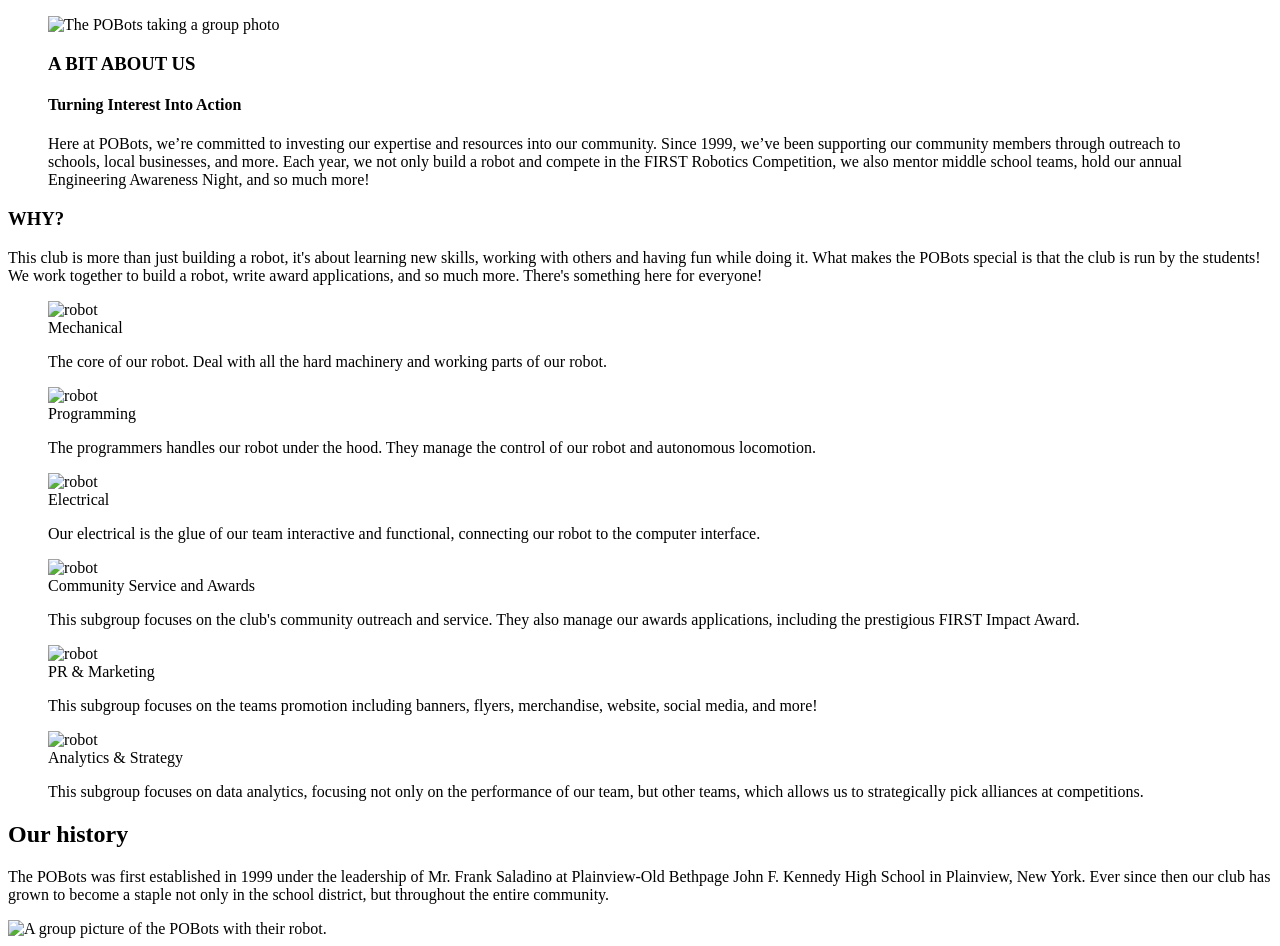
==== about.html @ 239eecbc "POBots website: Home page finished 4/6/2026 Still need to make minor adjustments to highlights secti" ====
<!DOCTYPE html>
<html lang="en">

<head>
    <meta charset="UTF-8">
    <meta name="viewport" content="width=device-width, initial-scale=1.0">
    <title>About</title>
</head>

<body>
    <figure>
        <img src="https://static.wixstatic.com/media/ec238d_47435f740fe843faaa60c13a342842bb~mv2.webp/v1/fill/w_490,h_700,al_c,q_80,usm_0.66_1.00_0.01,enc_avif,quality_auto/ec238d_47435f740fe843faaa60c13a342842bb~mv2.webp"
            alt="The POBots taking a group photo">
        <figcaption>
            <h3>A BIT ABOUT US</h3>
            <h4>Turning Interest Into Action</h4>
            <p>Here at POBots, we’re committed to investing our expertise and resources into our community. Since 1999,
                we’ve been supporting our community members through outreach to schools, local businesses, and more.
                Each year, we not only build a robot and compete in the FIRST Robotics Competition, we also mentor
                middle school teams, hold our annual Engineering Awareness Night, and so much more!</p>
        </figcaption>
    </figure>

    <section>
        <h3>
            WHY?
        </h3>
        <p>
            This club is more than just building a robot, it's about learning new skills, working with others and having
            fun while doing it. What makes the POBots special is that the club is run by the students! We work together
            to build a robot, write award applications, and so much more. There's something here for everyone!
        </p>

        <figure>
            <img src="https://t4.ftcdn.net/jpg/01/43/42/83/360_F_143428338_gcxw3Jcd0tJpkvvb53pfEztwtU9sxsgT.jpg"
                alt="robot">
            <figcaption>Mechanical</figcaption>
            <p>The core of our robot. Deal with all the hard machinery and working parts of our robot.</p>
        </figure>

        <figure>
            <img src="https://t4.ftcdn.net/jpg/01/43/42/83/360_F_143428338_gcxw3Jcd0tJpkvvb53pfEztwtU9sxsgT.jpg"
                alt="robot">
            <figcaption>Programming</figcaption>
            <p>The programmers handles our robot under the hood. They manage the control of our robot and autonomous
                locomotion.</p>
        </figure>

        <figure>
            <img src="https://t4.ftcdn.net/jpg/01/43/42/83/360_F_143428338_gcxw3Jcd0tJpkvvb53pfEztwtU9sxsgT.jpg"
                alt="robot">
            <figcaption>Electrical</figcaption>
            <p>Our electrical is the glue of our team interactive and functional, connecting our robot to the computer
                interface.</p>
        </figure>

        <figure>
            <img src="https://t4.ftcdn.net/jpg/01/43/42/83/360_F_143428338_gcxw3Jcd0tJpkvvb53pfEztwtU9sxsgT.jpg"
                alt="robot">
            <figcaption>
                Community Service and Awards</figcaption>
            <p>This subgroup focuses on the club's community outreach and service. They also manage our awards
                applications, including the prestigious FIRST Impact Award.</p>
        </figure>

        <figure>
            <img src="https://t4.ftcdn.net/jpg/01/43/42/83/360_F_143428338_gcxw3Jcd0tJpkvvb53pfEztwtU9sxsgT.jpg"
                alt="robot">
            <figcaption>PR & Marketing</figcaption>
            <p>This subgroup focuses on the teams promotion including banners, flyers, merchandise, website, social
                media, and more!</p>
        </figure>

        <figure>
            <img src="https://t4.ftcdn.net/jpg/01/43/42/83/360_F_143428338_gcxw3Jcd0tJpkvvb53pfEztwtU9sxsgT.jpg"
                alt="robot">
            <figcaption>Analytics & Strategy</figcaption>
            <p>This subgroup focuses on data analytics, focusing not only on the performance of our team, but other
                teams, which allows us to strategically pick alliances at competitions.</p>
        </figure>
    </section>

    <section>
        <h2>Our history</h2>
        <p>
            The POBots was first established in 1999 under the leadership of Mr. Frank Saladino at Plainview-Old
            Bethpage John F. Kennedy High School in Plainview, New York. Ever since then our club has grown to become a
            staple not only in the school district, but throughout the entire community.
        </p>
        <img src="https://static.wixstatic.com/media/7ef6db_f5183059a34248508e9f12770648646b.jpg/v1/fill/w_460,h_500,al_c,q_80,usm_0.66_1.00_0.01,enc_avif,quality_auto/DSCN6100_JPG.jpg"
            alt="A group picture of the POBots with their robot.">
    </section>
</body>

</html>
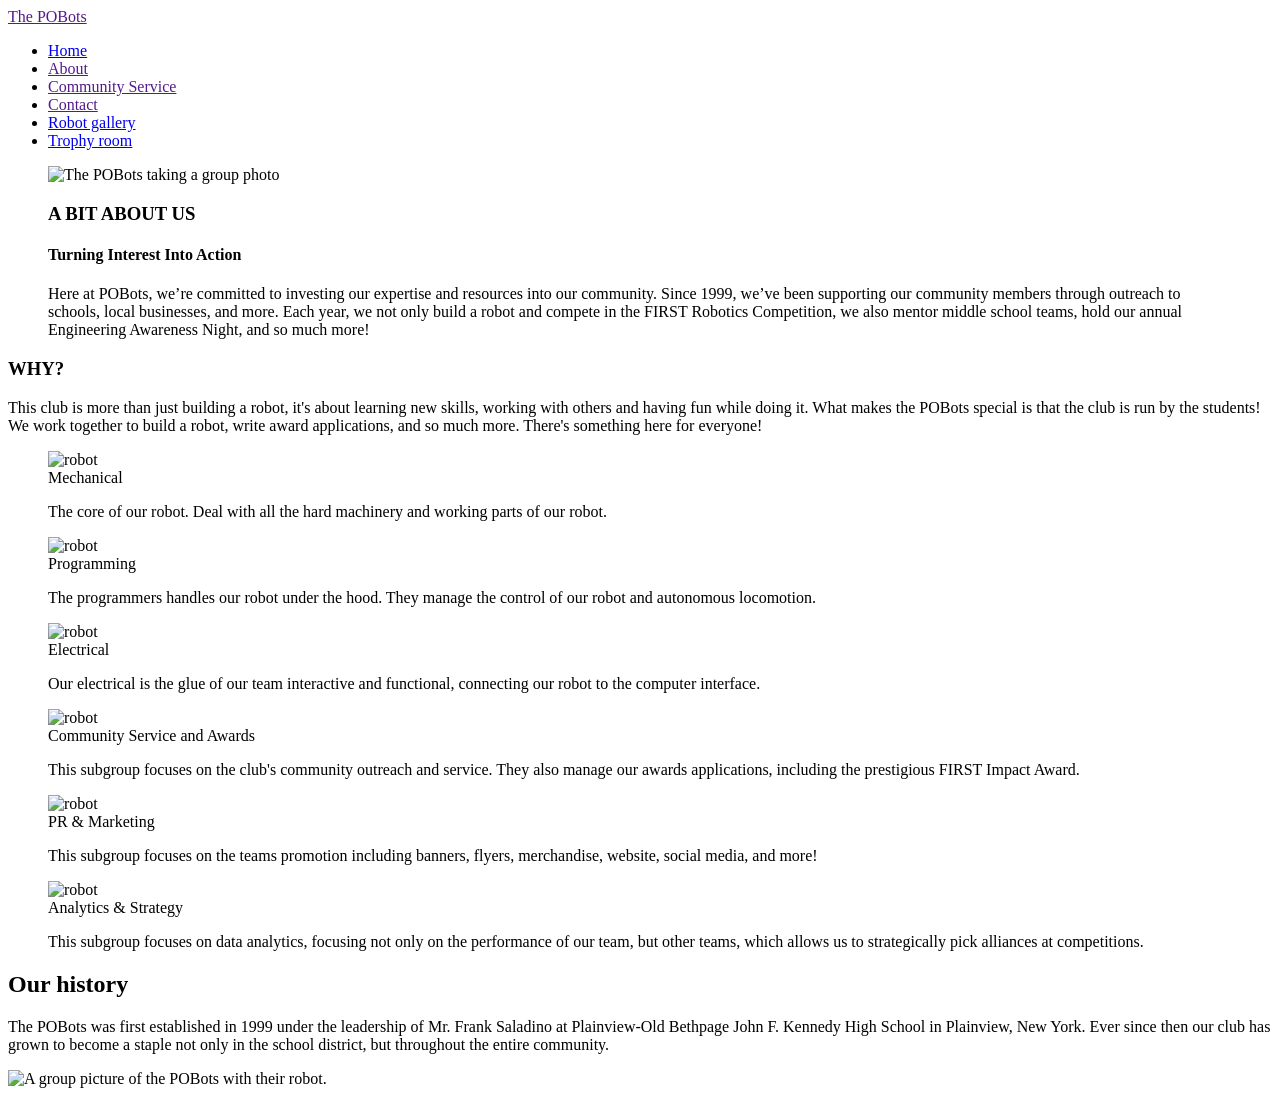
==== commit c4ca5300: "separated awards" ====
--- a/about.html
+++ b/about.html
@@ -8,6 +8,24 @@
 </head>
 
 <body>
+
+    <nav class="navbar">
+        <div class="brand-group">
+            <a href="" class="site-brand">The POBots</a>
+            <a href="https://www.instagram.com/pobots353/" target="_blank"><i class="fa-brands fa-instagram"></i></a>
+            <a href="https://www.youtube.com/@FirstTeam353POBots/featured" target="_blank"><i
+                    class="fa-brands fa-youtube"></i></a>
+        </div>
+        <ul id="nav-links">
+            <li><a href="home.html">Home</a></li>
+            <li><a href="">About</a></li>
+            <li><a href="">Community Service</a></li>
+            <li><a href="">Contact</a></li>
+            <li><a href="robots.html">Robot gallery</a></li>
+            <li><a href="awards.html">Trophy room</a></li>
+        </ul>
+    </nav>
+
     <figure>
         <img src="https://static.wixstatic.com/media/ec238d_47435f740fe843faaa60c13a342842bb~mv2.webp/v1/fill/w_490,h_700,al_c,q_80,usm_0.66_1.00_0.01,enc_avif,quality_auto/ec238d_47435f740fe843faaa60c13a342842bb~mv2.webp"
             alt="The POBots taking a group photo">
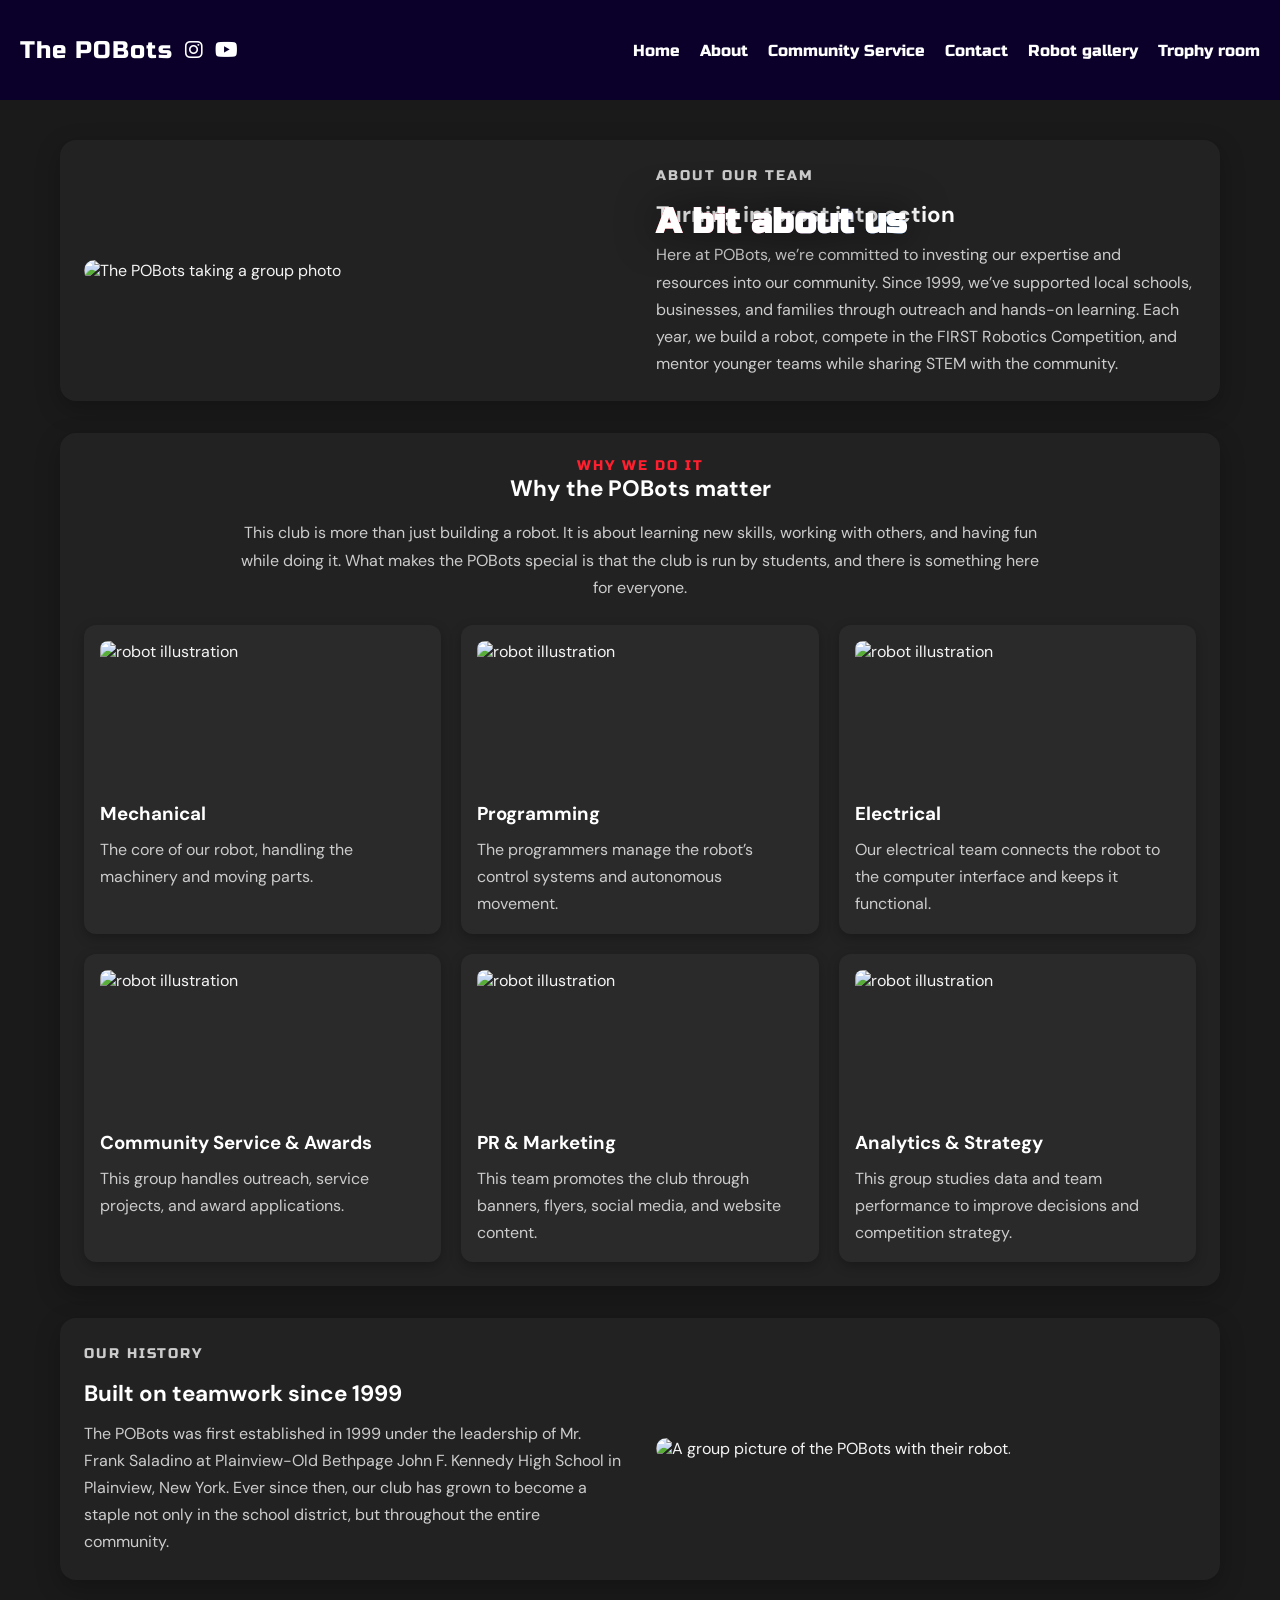
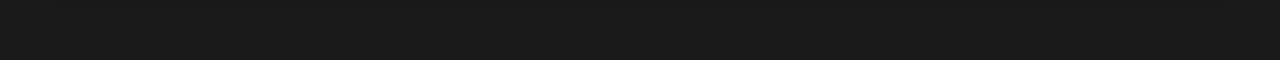
==== commit 282dc6f2: "Modified the structure of the about page using flex/grid" ====
--- a/about.html
+++ b/about.html
@@ -5,6 +5,11 @@
     <meta charset="UTF-8">
     <meta name="viewport" content="width=device-width, initial-scale=1.0">
     <title>About</title>
+    <link rel="stylesheet" href="https://cdnjs.cloudflare.com/ajax/libs/font-awesome/6.5.0/css/all.min.css">
+    <link rel="stylesheet" href="styles.css">
+    <link rel="stylesheet" href="https://fonts.googleapis.com/css2?family=Russo+One&display=swap">
+    <link href="https://fonts.googleapis.com/css2?family=Russo+One&family=DM+Sans&display=swap" rel="stylesheet">
+    <link href="https://fonts.googleapis.com/css2?family=Climate+Crisis:YEAR@1979&display=swap" rel="stylesheet">
 </head>
 
 <body>
@@ -19,95 +24,106 @@
         <ul id="nav-links">
             <li><a href="home.html">Home</a></li>
             <li><a href="">About</a></li>
-            <li><a href="">Community Service</a></li>
-            <li><a href="">Contact</a></li>
+            <li><a href="communityservice.html">Community Service</a></li>
+            <li><a href="contact.html">Contact</a></li>
             <li><a href="robots.html">Robot gallery</a></li>
             <li><a href="awards.html">Trophy room</a></li>
         </ul>
     </nav>
 
-    <figure>
-        <img src="https://static.wixstatic.com/media/ec238d_47435f740fe843faaa60c13a342842bb~mv2.webp/v1/fill/w_490,h_700,al_c,q_80,usm_0.66_1.00_0.01,enc_avif,quality_auto/ec238d_47435f740fe843faaa60c13a342842bb~mv2.webp"
-            alt="The POBots taking a group photo">
-        <figcaption>
-            <h3>A BIT ABOUT US</h3>
-            <h4>Turning Interest Into Action</h4>
-            <p>Here at POBots, we’re committed to investing our expertise and resources into our community. Since 1999,
-                we’ve been supporting our community members through outreach to schools, local businesses, and more.
-                Each year, we not only build a robot and compete in the FIRST Robotics Competition, we also mentor
-                middle school teams, hold our annual Engineering Awareness Night, and so much more!</p>
-        </figcaption>
-    </figure>
+    <main class="about-page">
+        <section class="about-hero">
+            <div class="about-hero-image">
+                <img src="https://static.wixstatic.com/media/ec238d_47435f740fe843faaa60c13a342842bb~mv2.webp/v1/fill/w_490,h_700,al_c,q_80,usm_0.66_1.00_0.01,enc_avif,quality_auto/ec238d_47435f740fe843faaa60c13a342842bb~mv2.webp"
+                    alt="The POBots taking a group photo">
+            </div>
+            <div class="about-hero-content">
+                <p class="eyebrow">About our team</p>
+                <h1>A bit about us</h1>
+                <h2>Turning interest into action</h2>
+                <p>Here at POBots, we’re committed to investing our expertise and resources into our community. Since
+                    1999,
+                    we’ve supported local schools, businesses, and families through outreach and hands-on learning. Each
+                    year,
+                    we build a robot, compete in the FIRST Robotics Competition, and mentor younger teams while sharing
+                    STEM with
+                    the community.</p>
+            </div>
+        </section>
 
-    <section>
-        <h3>
-            WHY?
-        </h3>
-        <p>
-            This club is more than just building a robot, it's about learning new skills, working with others and having
-            fun while doing it. What makes the POBots special is that the club is run by the students! We work together
-            to build a robot, write award applications, and so much more. There's something here for everyone!
-        </p>
+        <section class="about-section-card">
+            <div class="section-heading">
+                <p class="eyebrow">Why we do it</p>
+                <h2>Why the POBots matter</h2>
+            </div>
+            <p class="about-intro">
+                This club is more than just building a robot. It is about learning new skills, working with others, and
+                having fun while doing it. What makes the POBots special is that the club is run by students, and there
+                is
+                something here for everyone.
+            </p>
 
-        <figure>
-            <img src="https://t4.ftcdn.net/jpg/01/43/42/83/360_F_143428338_gcxw3Jcd0tJpkvvb53pfEztwtU9sxsgT.jpg"
-                alt="robot">
-            <figcaption>Mechanical</figcaption>
-            <p>The core of our robot. Deal with all the hard machinery and working parts of our robot.</p>
-        </figure>
+            <div class="roles-grid">
+                <article class="role-card">
+                    <img src="https://t4.ftcdn.net/jpg/01/43/42/83/360_F_143428338_gcxw3Jcd0tJpkvvb53pfEztwtU9sxsgT.jpg"
+                        alt="robot illustration">
+                    <h3>Mechanical</h3>
+                    <p>The core of our robot, handling the machinery and moving parts.</p>
+                </article>
 
-        <figure>
-            <img src="https://t4.ftcdn.net/jpg/01/43/42/83/360_F_143428338_gcxw3Jcd0tJpkvvb53pfEztwtU9sxsgT.jpg"
-                alt="robot">
-            <figcaption>Programming</figcaption>
-            <p>The programmers handles our robot under the hood. They manage the control of our robot and autonomous
-                locomotion.</p>
-        </figure>
+                <article class="role-card">
+                    <img src="https://t4.ftcdn.net/jpg/01/43/42/83/360_F_143428338_gcxw3Jcd0tJpkvvb53pfEztwtU9sxsgT.jpg"
+                        alt="robot illustration">
+                    <h3>Programming</h3>
+                    <p>The programmers manage the robot’s control systems and autonomous movement.</p>
+                </article>
 
-        <figure>
-            <img src="https://t4.ftcdn.net/jpg/01/43/42/83/360_F_143428338_gcxw3Jcd0tJpkvvb53pfEztwtU9sxsgT.jpg"
-                alt="robot">
-            <figcaption>Electrical</figcaption>
-            <p>Our electrical is the glue of our team interactive and functional, connecting our robot to the computer
-                interface.</p>
-        </figure>
+                <article class="role-card">
+                    <img src="https://t4.ftcdn.net/jpg/01/43/42/83/360_F_143428338_gcxw3Jcd0tJpkvvb53pfEztwtU9sxsgT.jpg"
+                        alt="robot illustration">
+                    <h3>Electrical</h3>
+                    <p>Our electrical team connects the robot to the computer interface and keeps it functional.</p>
+                </article>
 
-        <figure>
-            <img src="https://t4.ftcdn.net/jpg/01/43/42/83/360_F_143428338_gcxw3Jcd0tJpkvvb53pfEztwtU9sxsgT.jpg"
-                alt="robot">
-            <figcaption>
-                Community Service and Awards</figcaption>
-            <p>This subgroup focuses on the club's community outreach and service. They also manage our awards
-                applications, including the prestigious FIRST Impact Award.</p>
-        </figure>
+                <article class="role-card">
+                    <img src="https://t4.ftcdn.net/jpg/01/43/42/83/360_F_143428338_gcxw3Jcd0tJpkvvb53pfEztwtU9sxsgT.jpg"
+                        alt="robot illustration">
+                    <h3>Community Service & Awards</h3>
+                    <p>This group handles outreach, service projects, and award applications.</p>
+                </article>
 
-        <figure>
-            <img src="https://t4.ftcdn.net/jpg/01/43/42/83/360_F_143428338_gcxw3Jcd0tJpkvvb53pfEztwtU9sxsgT.jpg"
-                alt="robot">
-            <figcaption>PR & Marketing</figcaption>
-            <p>This subgroup focuses on the teams promotion including banners, flyers, merchandise, website, social
-                media, and more!</p>
-        </figure>
+                <article class="role-card">
+                    <img src="https://t4.ftcdn.net/jpg/01/43/42/83/360_F_143428338_gcxw3Jcd0tJpkvvb53pfEztwtU9sxsgT.jpg"
+                        alt="robot illustration">
+                    <h3>PR & Marketing</h3>
+                    <p>This team promotes the club through banners, flyers, social media, and website content.</p>
+                </article>
 
-        <figure>
-            <img src="https://t4.ftcdn.net/jpg/01/43/42/83/360_F_143428338_gcxw3Jcd0tJpkvvb53pfEztwtU9sxsgT.jpg"
-                alt="robot">
-            <figcaption>Analytics & Strategy</figcaption>
-            <p>This subgroup focuses on data analytics, focusing not only on the performance of our team, but other
-                teams, which allows us to strategically pick alliances at competitions.</p>
-        </figure>
-    </section>
+                <article class="role-card">
+                    <img src="https://t4.ftcdn.net/jpg/01/43/42/83/360_F_143428338_gcxw3Jcd0tJpkvvb53pfEztwtU9sxsgT.jpg"
+                        alt="robot illustration">
+                    <h3>Analytics & Strategy</h3>
+                    <p>This group studies data and team performance to improve decisions and competition strategy.</p>
+                </article>
+            </div>
+        </section>
 
-    <section>
-        <h2>Our history</h2>
-        <p>
-            The POBots was first established in 1999 under the leadership of Mr. Frank Saladino at Plainview-Old
-            Bethpage John F. Kennedy High School in Plainview, New York. Ever since then our club has grown to become a
-            staple not only in the school district, but throughout the entire community.
-        </p>
-        <img src="https://static.wixstatic.com/media/7ef6db_f5183059a34248508e9f12770648646b.jpg/v1/fill/w_460,h_500,al_c,q_80,usm_0.66_1.00_0.01,enc_avif,quality_auto/DSCN6100_JPG.jpg"
-            alt="A group picture of the POBots with their robot.">
-    </section>
+        <section class="history-section">
+            <div class="history-content">
+                <p class="eyebrow">Our history</p>
+                <h2>Built on teamwork since 1999</h2>
+                <p>
+                    The POBots was first established in 1999 under the leadership of Mr. Frank Saladino at Plainview-Old
+                    Bethpage John F. Kennedy High School in Plainview, New York. Ever since then, our club has grown to
+                    become a staple not only in the school district, but throughout the entire community.
+                </p>
+            </div>
+            <div class="history-image">
+                <img src="https://static.wixstatic.com/media/7ef6db_f5183059a34248508e9f12770648646b.jpg/v1/fill/w_460,h_500,al_c,q_80,usm_0.66_1.00_0.01,enc_avif,quality_auto/DSCN6100_JPG.jpg"
+                    alt="A group picture of the POBots with their robot.">
+            </div>
+        </section>
+    </main>
 </body>
 
 </html>
--- a/styles.css
+++ b/styles.css
@@ -0,0 +1,460 @@
+* {
+    margin: 0;
+    padding: 0;
+    box-sizing: border-box
+}
+
+h1 {
+    background: linear-gradient(90deg, #ff1f2e, #4d9fff);
+    font-family: 'Russo One', sans-serif;
+    text-align: center;
+    margin-top: 0;
+    font-size: clamp(3rem, 3vw, 100px);
+    background-clip: text;
+    -webkit-background-clip: text;
+    color: transparent;
+    position: absolute;
+    top: 200px;
+    filter: drop-shadow(0 0 20px rgba(0, 0, 0, 0.8))
+}
+
+.ACTION {
+    background: linear-gradient(90deg, #ff0000, #0077ff);
+    font-family: 'Climate Crisis', sans-serif;
+    font-weight: 10;
+    text-align: center;
+    margin-top: 20px;
+    font-size: clamp(3rem, 8vw, 100px);
+    background-clip: text;
+    -webkit-background-clip: text;
+    color: transparent;
+    filter: drop-shadow(0 0 20px rgba(0, 0, 0, 0.8));
+}
+
+
+#team-logo {
+    max-width: 80%;
+    position: absolute;
+    top: 350px;
+    filter: drop-shadow(20px 0 20px rgba(0, 0, 0, .9))
+}
+
+.navbar {
+    font-family: 'Russo One', sans-serif;
+    display: flex;
+    justify-content: space-between;
+    align-items: center;
+    background: #0a0029;
+    color: #fff;
+    padding: 0 20px;
+    height: 100px;
+    position: sticky;
+    top: 0;
+    z-index: 1000;
+    width: 100%
+}
+
+.brand-group {
+    display: flex;
+    align-items: center;
+    gap: 12px
+}
+
+.brand-group a i {
+    font-size: 20px;
+    color: #fff;
+    transition: color .2s
+}
+
+.brand-group a:hover i,
+.site-brand:hover {
+    color: #ff1f2e
+}
+
+#nav-links {
+    list-style: none;
+    display: flex;
+    gap: 20px;
+    margin: 0;
+    padding: 0;
+    align-items: center
+}
+
+.navbar a {
+    color: #fff;
+    text-decoration: none
+}
+
+.site-brand {
+    font-family: 'Russo One', sans-serif;
+    font-size: 24px;
+    color: #fff;
+    text-decoration: none;
+    letter-spacing: 1px;
+    white-space: nowrap
+}
+
+.banner {
+    display: flex;
+    background-image: linear-gradient(90deg, rgba(193, 18, 31, .5), rgba(0, 63, 136, .5)), url(https://www.chiefdelphi.com/uploads/default/original/3X/c/6/c69bb9f0ba75f14de52830fd1df176c9f1815205.jpeg);
+    background-size: cover;
+    height: 100vh;
+    flex-direction: column;
+    background-position: center top;
+    background-repeat: no-repeat;
+    justify-content: center;
+    width: 100%;
+    align-items: center
+}
+
+body {
+    background: #1a1a1a;
+    color: #f5f5f5;
+    font-family: 'DM Sans', sans-serif;
+    display: flex;
+    flex-direction: column;
+    align-items: center;
+    min-height: 100vh
+}
+
+.about-section {
+    display: grid;
+    place-items: center;
+    padding: 60px 20px;
+    border-bottom: 2px solid #C1121F;
+    text-align: center
+}
+
+.about-section h2,
+.info-section h2 {
+    font-family: 'Russo One', sans-serif;
+    font-size: 40px;
+    color: #C1121F;
+    margin-bottom: 20px
+}
+
+.about-description,
+.info-section p {
+    font-size: 18px;
+    max-width: 700px;
+    line-height: 1.7;
+    color: #ccc;
+    padding: 20px
+}
+
+.cscontainer {
+    display: grid;
+    grid-template-columns: repeat(2, 1fr);
+    flex-direction: column;
+    align-items: start;
+    gap: 20px;
+    padding: 40px 20px;
+    max-width: 1200px;
+    margin: 0 auto;
+}
+
+.cropped_images {
+    width: 100%;
+    height: 600px;
+    object-fit: cover;
+    border-radius: 10px;
+    box-shadow: 0 4px 12px rgba(0, 0, 0, .4);
+    transition: transform .2s
+}
+
+.figuredescriptions {
+    font-family: 'DM Sans', sans-serif;
+    font-size: 16px;
+    text-align: center;
+    color: #ccc;
+    margin-top: 8px
+}
+
+.csfigurecaptions {
+    font-family: 'DM Sans', sans-serif;
+    font-size: 20px;
+    text-align: center;
+    font-weight: bold;
+    margin-top: 12px;
+    color: #ffffff;
+    padding-bottom: 20px;
+}
+
+#csyap {
+    font-family: 'Russo One';
+    font-size: 24px;
+    text-align: center;
+    padding-top: 200px;
+    max-width: 100vh;
+}
+
+.info-section {
+    display: grid;
+    grid-template-columns: 1fr 2fr;
+    padding: 60px 20px;
+    align-items: center;
+    gap: 20px;
+    max-width: 1100px;
+    margin: 0 auto;
+    border-bottom: 2px solid #003F88
+}
+
+.awards {
+    margin: 40px auto;
+    width: 75%;
+    border-collapse: collapse
+}
+
+th {
+    background: #003F88;
+    color: #fff;
+    padding: 12px;
+    text-align: left;
+    font-family: 'Russo One', sans-serif
+}
+
+td {
+    padding: 10px;
+    border-bottom: 1px solid #333;
+    color: #ccc
+}
+
+tr:hover {
+    background: #2a2a2a
+}
+
+#awards-title {
+    font-family: 'Russo One', sans-serif;
+    font-size: 36px;
+    text-align: center;
+    color: #C1121F;
+    margin: 40px 0 20px
+}
+
+.robots {
+    display: grid;
+    grid-template-columns: repeat(3, 1fr);
+    gap: 20px;
+    padding: 40px 20px;
+    max-width: 1200px;
+    margin: 0 auto;
+    place-items: center;
+    justify-content: center
+}
+
+.item1 {
+    border-radius: 10px;
+    overflow: hidden;
+    box-shadow: 0 4px 12px rgba(0, 0, 0, .4);
+    transition: transform .2s;
+    background-color: #2a2a2a
+}
+
+.item1:hover {
+    transform: translateY(-6px)
+}
+
+#robot-heading {
+    font-family: 'Russo One', sans-serif;
+    font-size: 40px;
+    text-align: center;
+    color: #C1121F;
+    margin: 40px 0 20px
+}
+
+#roboth,
+.robot-name {
+    text-align: center
+}
+
+.about-page {
+    width: min(1200px, 100%);
+    padding: 40px 20px 80px;
+    display: flex;
+    flex-direction: column;
+    gap: 32px;
+}
+
+.about-hero,
+.history-section {
+    display: flex;
+    align-items: center;
+    justify-content: center;
+    gap: 32px;
+    padding: 24px;
+    background: #222;
+    border-radius: 16px;
+    box-shadow: 0 8px 24px rgba(0, 0, 0, 0.25);
+}
+
+.about-hero-image,
+.history-image {
+    flex: 1;
+}
+
+.about-hero-image img,
+.history-image img {
+    width: 100%;
+    height: 100%;
+    object-fit: cover;
+    border-radius: 12px;
+}
+
+.about-hero-content,
+.history-content {
+    flex: 1;
+    display: flex;
+    flex-direction: column;
+    gap: 12px;
+}
+
+.eyebrow {
+    font-family: 'Russo One', sans-serif;
+    color: #ff1f2e;
+    letter-spacing: 2px;
+    text-transform: uppercase;
+    font-size: 0.9rem;
+    margin: 0;
+}
+
+.about-hero h1,
+.about-hero h2,
+.section-heading h2,
+.history-content h2 {
+    margin: 0;
+    color: #fff;
+}
+
+.about-hero h1 {
+    font-size: 2.2rem;
+}
+
+.about-hero h2,
+.section-heading h2,
+.history-content h2 {
+    font-size: 1.4rem;
+}
+
+.about-hero-content p,
+.about-intro,
+.history-content p,
+.role-card p {
+    color: #ccc;
+    line-height: 1.7;
+    margin: 0;
+}
+
+.about-section-card {
+    background: #222;
+    border-radius: 16px;
+    padding: 24px;
+    box-shadow: 0 8px 24px rgba(0, 0, 0, 0.25);
+}
+
+.section-heading {
+    text-align: center;
+    margin-bottom: 16px;
+}
+
+.about-intro {
+    text-align: center;
+    max-width: 800px;
+    margin: 0 auto 24px;
+}
+
+.roles-grid {
+    display: grid;
+    grid-template-columns: repeat(3, minmax(0, 1fr));
+    gap: 20px;
+}
+
+.role-card {
+    background: #2a2a2a;
+    border-radius: 12px;
+    padding: 16px;
+    display: flex;
+    flex-direction: column;
+    gap: 10px;
+    box-shadow: 0 4px 12px rgba(0, 0, 0, 0.25);
+}
+
+.role-card img {
+    width: 100%;
+    height: 150px;
+    object-fit: cover;
+    border-radius: 8px;
+}
+
+.role-card h3 {
+    color: #fff;
+    margin: 0;
+}
+
+@media (max-width: 900px) {
+
+    .about-hero,
+    .history-section {
+        flex-direction: column;
+    }
+
+    .roles-grid {
+        grid-template-columns: repeat(2, minmax(0, 1fr));
+    }
+}
+
+@media (max-width: 600px) {
+    .roles-grid {
+        grid-template-columns: 1fr;
+    }
+}
+
+.carousel {
+    position: relative;
+    max-width: 900px;
+    margin: 40px auto;
+    overflow: hidden
+}
+
+.carousel-track-container {
+    overflow: hidden
+}
+
+.carousel-track {
+    display: flex;
+    transition: transform .5s ease;
+    list-style: none;
+    padding: 0;
+    margin: 0
+}
+
+.carousel-slide {
+    min-width: 100%;
+    box-sizing: border-box
+}
+
+.carousel-slide img {
+    width: 100%;
+    display: block;
+    border-radius: 12px
+}
+
+.carousel-button {
+    position: absolute;
+    top: 50%;
+    transform: translateY(-50%);
+    background: rgba(0, 0, 0, .55);
+    color: #fff;
+    border: none;
+    padding: 12px 18px;
+    cursor: pointer;
+    font-size: 24px;
+    border-radius: 50%
+}
+
+.carousel-button.prev {
+    left: 16px
+}
+
+.carousel-button.next {
+    right: 16px
+}
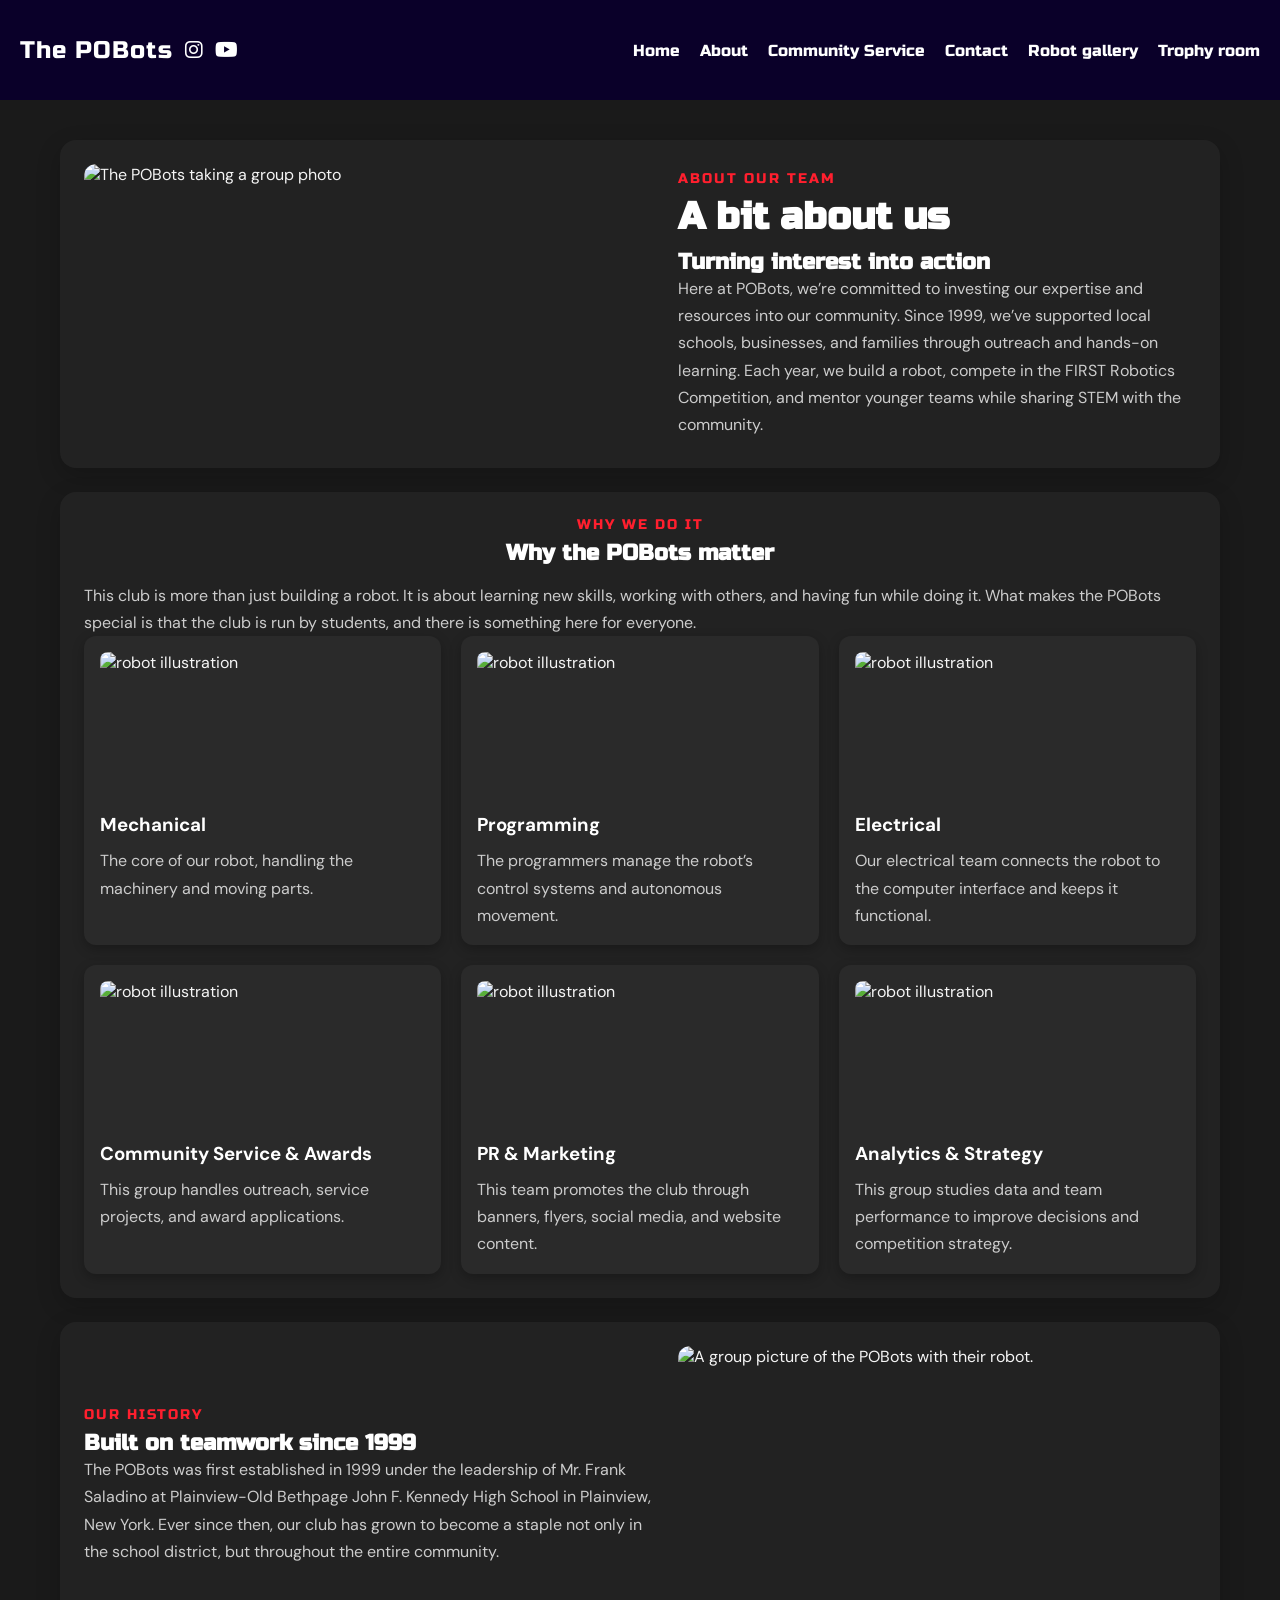
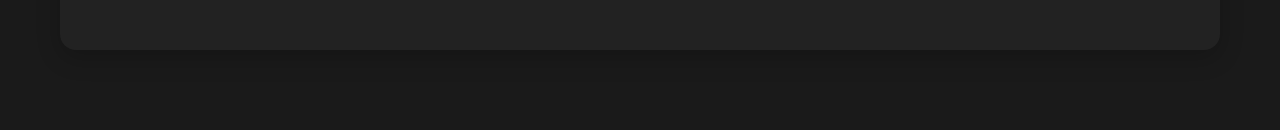
==== commit 9a7e2ff4: "Standardized format and removed redundant CSS" ====
--- a/about.html
+++ b/about.html
@@ -4,7 +4,7 @@
 <head>
     <meta charset="UTF-8">
     <meta name="viewport" content="width=device-width, initial-scale=1.0">
-    <title>About</title>
+    <title>About | The POBots</title>
     <link rel="stylesheet" href="https://cdnjs.cloudflare.com/ajax/libs/font-awesome/6.5.0/css/all.min.css">
     <link rel="stylesheet" href="styles.css">
     <link rel="stylesheet" href="https://fonts.googleapis.com/css2?family=Russo+One&display=swap">
@@ -13,17 +13,16 @@
 </head>
 
 <body>
-
     <nav class="navbar">
         <div class="brand-group">
-            <a href="" class="site-brand">The POBots</a>
+            <a href="home.html" class="site-brand">The POBots</a>
             <a href="https://www.instagram.com/pobots353/" target="_blank"><i class="fa-brands fa-instagram"></i></a>
             <a href="https://www.youtube.com/@FirstTeam353POBots/featured" target="_blank"><i
                     class="fa-brands fa-youtube"></i></a>
         </div>
         <ul id="nav-links">
             <li><a href="home.html">Home</a></li>
-            <li><a href="">About</a></li>
+            <li><a href="about.html">About</a></li>
             <li><a href="communityservice.html">Community Service</a></li>
             <li><a href="contact.html">Contact</a></li>
             <li><a href="robots.html">Robot gallery</a></li>
@@ -31,75 +30,69 @@
         </ul>
     </nav>
 
-    <main class="about-page">
-        <section class="about-hero">
-            <div class="about-hero-image">
+    <main class="page-shell">
+        <section class="page-section about-hero">
+            <div>
                 <img src="https://static.wixstatic.com/media/ec238d_47435f740fe843faaa60c13a342842bb~mv2.webp/v1/fill/w_490,h_700,al_c,q_80,usm_0.66_1.00_0.01,enc_avif,quality_auto/ec238d_47435f740fe843faaa60c13a342842bb~mv2.webp"
                     alt="The POBots taking a group photo">
             </div>
-            <div class="about-hero-content">
+            <div>
                 <p class="eyebrow">About our team</p>
-                <h1>A bit about us</h1>
-                <h2>Turning interest into action</h2>
-                <p>Here at POBots, we’re committed to investing our expertise and resources into our community. Since
-                    1999,
-                    we’ve supported local schools, businesses, and families through outreach and hands-on learning. Each
-                    year,
-                    we build a robot, compete in the FIRST Robotics Competition, and mentor younger teams while sharing
-                    STEM with
-                    the community.</p>
+                <h1 class="page-title">A bit about us</h1>
+                <h2 class="page-subtitle">Turning interest into action</h2>
+                <p class="page-text">Here at POBots, we’re committed to investing our expertise and resources into our
+                    community. Since 1999, we’ve supported local schools, businesses, and families through outreach and
+                    hands-on learning. Each year, we build a robot, compete in the FIRST Robotics Competition, and
+                    mentor younger teams while sharing STEM with the community.</p>
             </div>
         </section>
 
-        <section class="about-section-card">
-            <div class="section-heading">
+        <section class="page-section">
+            <div class="page-header">
                 <p class="eyebrow">Why we do it</p>
-                <h2>Why the POBots matter</h2>
+                <h2 class="page-subtitle">Why the POBots matter</h2>
             </div>
-            <p class="about-intro">
-                This club is more than just building a robot. It is about learning new skills, working with others, and
-                having fun while doing it. What makes the POBots special is that the club is run by students, and there
-                is
-                something here for everyone.
-            </p>
+            <p class="page-intro">This club is more than just building a robot. It is about learning new skills, working
+                with others, and having fun while doing it. What makes the POBots special is that the club is run by
+                students, and there is something here for everyone.</p>
 
-            <div class="roles-grid">
-                <article class="role-card">
+            <div class="card-grid">
+                <article class="card">
                     <img src="https://t4.ftcdn.net/jpg/01/43/42/83/360_F_143428338_gcxw3Jcd0tJpkvvb53pfEztwtU9sxsgT.jpg"
                         alt="robot illustration">
                     <h3>Mechanical</h3>
                     <p>The core of our robot, handling the machinery and moving parts.</p>
                 </article>
 
-                <article class="role-card">
+                <article class="card">
                     <img src="https://t4.ftcdn.net/jpg/01/43/42/83/360_F_143428338_gcxw3Jcd0tJpkvvb53pfEztwtU9sxsgT.jpg"
                         alt="robot illustration">
                     <h3>Programming</h3>
                     <p>The programmers manage the robot’s control systems and autonomous movement.</p>
                 </article>
 
-                <article class="role-card">
+                <article class="card">
                     <img src="https://t4.ftcdn.net/jpg/01/43/42/83/360_F_143428338_gcxw3Jcd0tJpkvvb53pfEztwtU9sxsgT.jpg"
                         alt="robot illustration">
                     <h3>Electrical</h3>
                     <p>Our electrical team connects the robot to the computer interface and keeps it functional.</p>
                 </article>
 
-                <article class="role-card">
+                <article class="card">
                     <img src="https://t4.ftcdn.net/jpg/01/43/42/83/360_F_143428338_gcxw3Jcd0tJpkvvb53pfEztwtU9sxsgT.jpg"
                         alt="robot illustration">
                     <h3>Community Service & Awards</h3>
                     <p>This group handles outreach, service projects, and award applications.</p>
                 </article>
 
-                <article class="role-card">
+                <article class="card">
                     <img src="https://t4.ftcdn.net/jpg/01/43/42/83/360_F_143428338_gcxw3Jcd0tJpkvvb53pfEztwtU9sxsgT.jpg"
                         alt="robot illustration">
                     <h3>PR & Marketing</h3>
                     <p>This team promotes the club through banners, flyers, social media, and website content.</p>
                 </article>
 
-                <article class="role-card">
+                <article class="card">
                     <img src="https://t4.ftcdn.net/jpg/01/43/42/83/360_F_143428338_gcxw3Jcd0tJpkvvb53pfEztwtU9sxsgT.jpg"
                         alt="robot illustration">
                     <h3>Analytics & Strategy</h3>
@@ -108,17 +101,16 @@
             </div>
         </section>
 
-        <section class="history-section">
-            <div class="history-content">
+        <section class="page-section history-section">
+            <div>
                 <p class="eyebrow">Our history</p>
-                <h2>Built on teamwork since 1999</h2>
-                <p>
-                    The POBots was first established in 1999 under the leadership of Mr. Frank Saladino at Plainview-Old
-                    Bethpage John F. Kennedy High School in Plainview, New York. Ever since then, our club has grown to
-                    become a staple not only in the school district, but throughout the entire community.
-                </p>
+                <h2 class="page-subtitle">Built on teamwork since 1999</h2>
+                <p class="page-text">The POBots was first established in 1999 under the leadership of Mr. Frank Saladino
+                    at Plainview-Old Bethpage John F. Kennedy High School in Plainview, New York. Ever since then, our
+                    club has grown to become a staple not only in the school district, but throughout the entire
+                    community.</p>
             </div>
-            <div class="history-image">
+            <div>
                 <img src="https://static.wixstatic.com/media/7ef6db_f5183059a34248508e9f12770648646b.jpg/v1/fill/w_460,h_500,al_c,q_80,usm_0.66_1.00_0.01,enc_avif,quality_auto/DSCN6100_JPG.jpg"
                     alt="A group picture of the POBots with their robot.">
             </div>
--- a/styles.css
+++ b/styles.css
@@ -1,10 +1,328 @@
 * {
     margin: 0;
     padding: 0;
-    box-sizing: border-box
-}
-
-h1 {
+    box-sizing: border-box;
+}
+
+body {
+    background: #1a1a1a;
+    color: #f5f5f5;
+    font-family: 'DM Sans', sans-serif;
+    min-height: 100vh;
+    display: flex;
+    flex-direction: column;
+    align-items: center;
+}
+
+img {
+    display: block;
+    width: 100%;
+    max-width: 100%;
+}
+
+a {
+    color: inherit;
+    text-decoration: none;
+}
+
+.navbar {
+    font-family: 'Russo One', sans-serif;
+    display: flex;
+    justify-content: space-between;
+    align-items: center;
+    background: #0a0029;
+    color: #fff;
+    padding: 0 20px;
+    height: 100px;
+    position: sticky;
+    top: 0;
+    z-index: 1000;
+    width: 100%;
+}
+
+.brand-group {
+    display: flex;
+    align-items: center;
+    gap: 12px;
+}
+
+.brand-group a i {
+    font-size: 20px;
+    color: #fff;
+    transition: color .2s;
+}
+
+.brand-group a:hover i,
+.site-brand:hover {
+    color: #ff1f2e;
+}
+
+#nav-links {
+    list-style: none;
+    display: flex;
+    gap: 20px;
+    margin: 0;
+    padding: 0;
+    align-items: center;
+}
+
+.navbar a {
+    color: #fff;
+    text-decoration: none;
+}
+
+.site-brand {
+    font-family: 'Russo One', sans-serif;
+    font-size: 24px;
+    color: #fff;
+    text-decoration: none;
+    letter-spacing: 1px;
+    white-space: nowrap;
+}
+
+.page-shell {
+    width: min(1200px, 100%);
+    padding: 40px 20px 80px;
+    display: flex;
+    flex-direction: column;
+    gap: 24px;
+}
+
+.page-section {
+    background: #222;
+    border-radius: 16px;
+    padding: 24px;
+    box-shadow: 0 8px 24px rgba(0, 0, 0, 0.2);
+}
+
+.page-header {
+    text-align: center;
+    margin-bottom: 16px;
+}
+
+.page-title {
+    font-family: 'Russo One', sans-serif;
+    font-size: clamp(2rem, 3vw, 2.8rem);
+    color: #fff;
+    margin: 0 0 8px;
+}
+
+.page-subtitle {
+    font-family: 'Russo One', sans-serif;
+    font-size: 1.4rem;
+    color: #fff;
+    margin: 0;
+}
+
+.page-intro,
+.page-text,
+.card p,
+.resource-card p,
+.contact-list li,
+.table-card td {
+    color: #ccc;
+    line-height: 1.7;
+    margin: 0;
+}
+
+.eyebrow {
+    font-family: 'Russo One', sans-serif;
+    color: #ff1f2e;
+    letter-spacing: 2px;
+    text-transform: uppercase;
+    font-size: 0.9rem;
+    margin: 0 0 6px;
+}
+
+.card-grid {
+    display: grid;
+    grid-template-columns: repeat(3, minmax(0, 1fr));
+    gap: 20px;
+}
+
+.card {
+    background: #2a2a2a;
+    border-radius: 12px;
+    padding: 16px;
+    display: flex;
+    flex-direction: column;
+    gap: 10px;
+    box-shadow: 0 4px 12px rgba(0, 0, 0, 0.25);
+}
+
+.card img {
+    height: 150px;
+    object-fit: cover;
+    border-radius: 8px;
+}
+
+.card h3 {
+    color: #fff;
+    margin: 0;
+}
+
+.about-hero,
+.history-section {
+    display: grid;
+    grid-template-columns: 1.1fr 1fr;
+    gap: 24px;
+    align-items: center;
+}
+
+.about-hero img,
+.history-section img {
+    height: 100%;
+    min-height: 280px;
+    object-fit: cover;
+    border-radius: 12px;
+}
+
+.service-grid {
+    display: grid;
+    grid-template-columns: repeat(2, minmax(0, 1fr));
+    gap: 20px;
+}
+
+.service-card img {
+    height: 280px;
+    object-fit: cover;
+    border-radius: 10px;
+    object-position: 50% 30%;
+}
+
+
+
+.service-card .card-title {
+    font-family: 'Russo One', sans-serif;
+    font-size: 1.1rem;
+    color: #fff;
+    margin-top: 10px;
+}
+
+.resources-section {
+    display: flex;
+    flex-direction: column;
+    gap: 16px;
+}
+
+.resource-card {
+    border-left: 4px solid #ff1f2e;
+    padding: 16px 20px;
+    background: #2a2a2a;
+    border-radius: 10px;
+}
+
+.resource-card a {
+    color: #4d9fff;
+    font-weight: 600;
+}
+
+.resource-card a:hover {
+    color: #7fb7ff;
+}
+
+.robots {
+    display: grid;
+    grid-template-columns: repeat(3, minmax(0, 1fr));
+    gap: 20px;
+}
+
+.robot-card img {
+    height: 220px;
+    object-fit: cover;
+    border-radius: 10px;
+}
+
+.robot-card figcaption {
+    text-align: center;
+    margin-top: 10px;
+    color: #fff;
+}
+
+.table-card {
+    overflow: hidden;
+    border-radius: 12px;
+}
+
+.awards {
+    width: 100%;
+    border-collapse: collapse;
+}
+
+.awards th {
+    background: #003F88;
+    color: #fff;
+    padding: 12px;
+    text-align: left;
+    font-family: 'Russo One', sans-serif;
+}
+
+.awards td {
+    padding: 10px;
+    border-bottom: 1px solid #333;
+}
+
+.awards tr:hover {
+    background: #2a2a2a;
+}
+
+.contact-grid {
+    display: grid;
+    grid-template-columns: 1fr 1.1fr;
+    gap: 20px;
+}
+
+.contact-list {
+    list-style: none;
+    display: flex;
+    flex-direction: column;
+    gap: 10px;
+}
+
+.contact-list a {
+    color: #4d9fff;
+}
+
+.contact-form {
+    gap: 12px;
+}
+
+.contact-form input,
+.contact-form textarea {
+    width: 100%;
+    padding: 10px 12px;
+    border: 1px solid #444;
+    border-radius: 8px;
+    background: #1f1f1f;
+    color: #fff;
+}
+
+.contact-form button {
+    align-self: flex-start;
+    padding: 10px 16px;
+    border: none;
+    border-radius: 8px;
+    background: #ff1f2e;
+    color: #fff;
+    font-weight: 600;
+    cursor: pointer;
+}
+
+.banner {
+    display: flex;
+    background-image: linear-gradient(90deg, rgba(193, 18, 31, .5), rgba(0, 63, 136, .5)), url(https://www.chiefdelphi.com/uploads/default/original/3X/c/6/c69bb9f0ba75f14de52830fd1df176c9f1815205.jpeg);
+    background-size: cover;
+    height: 100vh;
+    flex-direction: column;
+    background-position: center top;
+    background-repeat: no-repeat;
+    justify-content: center;
+    width: 100%;
+    align-items: center;
+    position: relative;
+}
+
+.banner h1 {
     background: linear-gradient(90deg, #ff1f2e, #4d9fff);
     font-family: 'Russo One', sans-serif;
     text-align: center;
@@ -15,7 +333,7 @@
     color: transparent;
     position: absolute;
     top: 200px;
-    filter: drop-shadow(0 0 20px rgba(0, 0, 0, 0.8))
+    filter: drop-shadow(0 0 20px rgba(0, 0, 0, 0.8));
 }
 
 .ACTION {
@@ -31,392 +349,22 @@
     filter: drop-shadow(0 0 20px rgba(0, 0, 0, 0.8));
 }
 
-
 #team-logo {
-    max-width: 80%;
+    max-width: 55%;
     position: absolute;
     top: 350px;
-    filter: drop-shadow(20px 0 20px rgba(0, 0, 0, .9))
-}
-
-.navbar {
-    font-family: 'Russo One', sans-serif;
-    display: flex;
-    justify-content: space-between;
-    align-items: center;
-    background: #0a0029;
-    color: #fff;
-    padding: 0 20px;
-    height: 100px;
-    position: sticky;
-    top: 0;
-    z-index: 1000;
-    width: 100%
-}
-
-.brand-group {
-    display: flex;
-    align-items: center;
-    gap: 12px
-}
-
-.brand-group a i {
-    font-size: 20px;
-    color: #fff;
-    transition: color .2s
-}
-
-.brand-group a:hover i,
-.site-brand:hover {
-    color: #ff1f2e
-}
-
-#nav-links {
-    list-style: none;
-    display: flex;
-    gap: 20px;
-    margin: 0;
-    padding: 0;
-    align-items: center
-}
-
-.navbar a {
-    color: #fff;
-    text-decoration: none
-}
-
-.site-brand {
-    font-family: 'Russo One', sans-serif;
-    font-size: 24px;
-    color: #fff;
-    text-decoration: none;
-    letter-spacing: 1px;
-    white-space: nowrap
-}
-
-.banner {
-    display: flex;
-    background-image: linear-gradient(90deg, rgba(193, 18, 31, .5), rgba(0, 63, 136, .5)), url(https://www.chiefdelphi.com/uploads/default/original/3X/c/6/c69bb9f0ba75f14de52830fd1df176c9f1815205.jpeg);
-    background-size: cover;
-    height: 100vh;
-    flex-direction: column;
-    background-position: center top;
-    background-repeat: no-repeat;
-    justify-content: center;
-    width: 100%;
-    align-items: center
-}
-
-body {
-    background: #1a1a1a;
-    color: #f5f5f5;
-    font-family: 'DM Sans', sans-serif;
-    display: flex;
-    flex-direction: column;
-    align-items: center;
-    min-height: 100vh
-}
-
-.about-section {
-    display: grid;
-    place-items: center;
-    padding: 60px 20px;
-    border-bottom: 2px solid #C1121F;
-    text-align: center
-}
-
-.about-section h2,
-.info-section h2 {
-    font-family: 'Russo One', sans-serif;
-    font-size: 40px;
-    color: #C1121F;
-    margin-bottom: 20px
-}
-
-.about-description,
-.info-section p {
-    font-size: 18px;
-    max-width: 700px;
-    line-height: 1.7;
-    color: #ccc;
-    padding: 20px
-}
-
-.cscontainer {
-    display: grid;
-    grid-template-columns: repeat(2, 1fr);
-    flex-direction: column;
-    align-items: start;
-    gap: 20px;
-    padding: 40px 20px;
-    max-width: 1200px;
-    margin: 0 auto;
-}
-
-.cropped_images {
-    width: 100%;
-    height: 600px;
-    object-fit: cover;
-    border-radius: 10px;
-    box-shadow: 0 4px 12px rgba(0, 0, 0, .4);
-    transition: transform .2s
-}
-
-.figuredescriptions {
-    font-family: 'DM Sans', sans-serif;
-    font-size: 16px;
-    text-align: center;
-    color: #ccc;
-    margin-top: 8px
-}
-
-.csfigurecaptions {
-    font-family: 'DM Sans', sans-serif;
-    font-size: 20px;
-    text-align: center;
-    font-weight: bold;
-    margin-top: 12px;
-    color: #ffffff;
-    padding-bottom: 20px;
-}
-
-#csyap {
-    font-family: 'Russo One';
-    font-size: 24px;
-    text-align: center;
-    padding-top: 200px;
-    max-width: 100vh;
-}
-
-.info-section {
-    display: grid;
-    grid-template-columns: 1fr 2fr;
-    padding: 60px 20px;
-    align-items: center;
-    gap: 20px;
-    max-width: 1100px;
-    margin: 0 auto;
-    border-bottom: 2px solid #003F88
-}
-
-.awards {
-    margin: 40px auto;
-    width: 75%;
-    border-collapse: collapse
-}
-
-th {
-    background: #003F88;
-    color: #fff;
-    padding: 12px;
-    text-align: left;
-    font-family: 'Russo One', sans-serif
-}
-
-td {
-    padding: 10px;
-    border-bottom: 1px solid #333;
-    color: #ccc
-}
-
-tr:hover {
-    background: #2a2a2a
-}
-
-#awards-title {
-    font-family: 'Russo One', sans-serif;
-    font-size: 36px;
-    text-align: center;
-    color: #C1121F;
-    margin: 40px 0 20px
-}
-
-.robots {
-    display: grid;
-    grid-template-columns: repeat(3, 1fr);
-    gap: 20px;
-    padding: 40px 20px;
-    max-width: 1200px;
-    margin: 0 auto;
-    place-items: center;
-    justify-content: center
-}
-
-.item1 {
-    border-radius: 10px;
-    overflow: hidden;
-    box-shadow: 0 4px 12px rgba(0, 0, 0, .4);
-    transition: transform .2s;
-    background-color: #2a2a2a
-}
-
-.item1:hover {
-    transform: translateY(-6px)
-}
-
-#robot-heading {
-    font-family: 'Russo One', sans-serif;
-    font-size: 40px;
-    text-align: center;
-    color: #C1121F;
-    margin: 40px 0 20px
-}
-
-#roboth,
-.robot-name {
-    text-align: center
-}
-
-.about-page {
-    width: min(1200px, 100%);
-    padding: 40px 20px 80px;
-    display: flex;
-    flex-direction: column;
-    gap: 32px;
-}
-
-.about-hero,
-.history-section {
-    display: flex;
-    align-items: center;
-    justify-content: center;
-    gap: 32px;
-    padding: 24px;
-    background: #222;
-    border-radius: 16px;
-    box-shadow: 0 8px 24px rgba(0, 0, 0, 0.25);
-}
-
-.about-hero-image,
-.history-image {
-    flex: 1;
-}
-
-.about-hero-image img,
-.history-image img {
-    width: 100%;
-    height: 100%;
-    object-fit: cover;
-    border-radius: 12px;
-}
-
-.about-hero-content,
-.history-content {
-    flex: 1;
-    display: flex;
-    flex-direction: column;
-    gap: 12px;
-}
-
-.eyebrow {
-    font-family: 'Russo One', sans-serif;
-    color: #ff1f2e;
-    letter-spacing: 2px;
-    text-transform: uppercase;
-    font-size: 0.9rem;
-    margin: 0;
-}
-
-.about-hero h1,
-.about-hero h2,
-.section-heading h2,
-.history-content h2 {
-    margin: 0;
-    color: #fff;
-}
-
-.about-hero h1 {
-    font-size: 2.2rem;
-}
-
-.about-hero h2,
-.section-heading h2,
-.history-content h2 {
-    font-size: 1.4rem;
-}
-
-.about-hero-content p,
-.about-intro,
-.history-content p,
-.role-card p {
-    color: #ccc;
-    line-height: 1.7;
-    margin: 0;
-}
-
-.about-section-card {
-    background: #222;
-    border-radius: 16px;
-    padding: 24px;
-    box-shadow: 0 8px 24px rgba(0, 0, 0, 0.25);
-}
-
-.section-heading {
-    text-align: center;
-    margin-bottom: 16px;
-}
-
-.about-intro {
-    text-align: center;
-    max-width: 800px;
-    margin: 0 auto 24px;
-}
-
-.roles-grid {
-    display: grid;
-    grid-template-columns: repeat(3, minmax(0, 1fr));
-    gap: 20px;
-}
-
-.role-card {
-    background: #2a2a2a;
-    border-radius: 12px;
-    padding: 16px;
-    display: flex;
-    flex-direction: column;
-    gap: 10px;
-    box-shadow: 0 4px 12px rgba(0, 0, 0, 0.25);
-}
-
-.role-card img {
-    width: 100%;
-    height: 150px;
-    object-fit: cover;
-    border-radius: 8px;
-}
-
-.role-card h3 {
-    color: #fff;
-    margin: 0;
-}
-
-@media (max-width: 900px) {
-
-    .about-hero,
-    .history-section {
-        flex-direction: column;
-    }
-
-    .roles-grid {
-        grid-template-columns: repeat(2, minmax(0, 1fr));
-    }
-}
-
-@media (max-width: 600px) {
-    .roles-grid {
-        grid-template-columns: 1fr;
-    }
+    filter: drop-shadow(20px 0 20px rgba(0, 0, 0, .9));
 }
 
 .carousel {
     position: relative;
     max-width: 900px;
     margin: 40px auto;
-    overflow: hidden
+    overflow: hidden;
 }
 
 .carousel-track-container {
-    overflow: hidden
+    overflow: hidden;
 }
 
 .carousel-track {
@@ -424,18 +372,18 @@
     transition: transform .5s ease;
     list-style: none;
     padding: 0;
-    margin: 0
+    margin: 0;
 }
 
 .carousel-slide {
     min-width: 100%;
-    box-sizing: border-box
+    box-sizing: border-box;
 }
 
 .carousel-slide img {
     width: 100%;
     display: block;
-    border-radius: 12px
+    border-radius: 12px;
 }
 
 .carousel-button {
@@ -448,13 +396,46 @@
     padding: 12px 18px;
     cursor: pointer;
     font-size: 24px;
-    border-radius: 50%
+    border-radius: 50%;
 }
 
 .carousel-button.prev {
-    left: 16px
+    left: 16px;
 }
 
 .carousel-button.next {
-    right: 16px
+    right: 16px;
+}
+
+@media (max-width: 900px) {
+
+    .about-hero,
+    .history-section,
+    .contact-grid {
+        grid-template-columns: 1fr;
+    }
+
+    .card-grid,
+    .service-grid,
+    .robots {
+        grid-template-columns: repeat(2, minmax(0, 1fr));
+    }
+}
+
+@media (max-width: 600px) {
+
+    .card-grid,
+    .service-grid,
+    .robots {
+        grid-template-columns: 1fr;
+    }
+}
+
+.home-intro {
+    text-align: center;
+}
+
+.home-intro .page-intro {
+    max-width: 800px;
+    margin: 0 auto;
 }
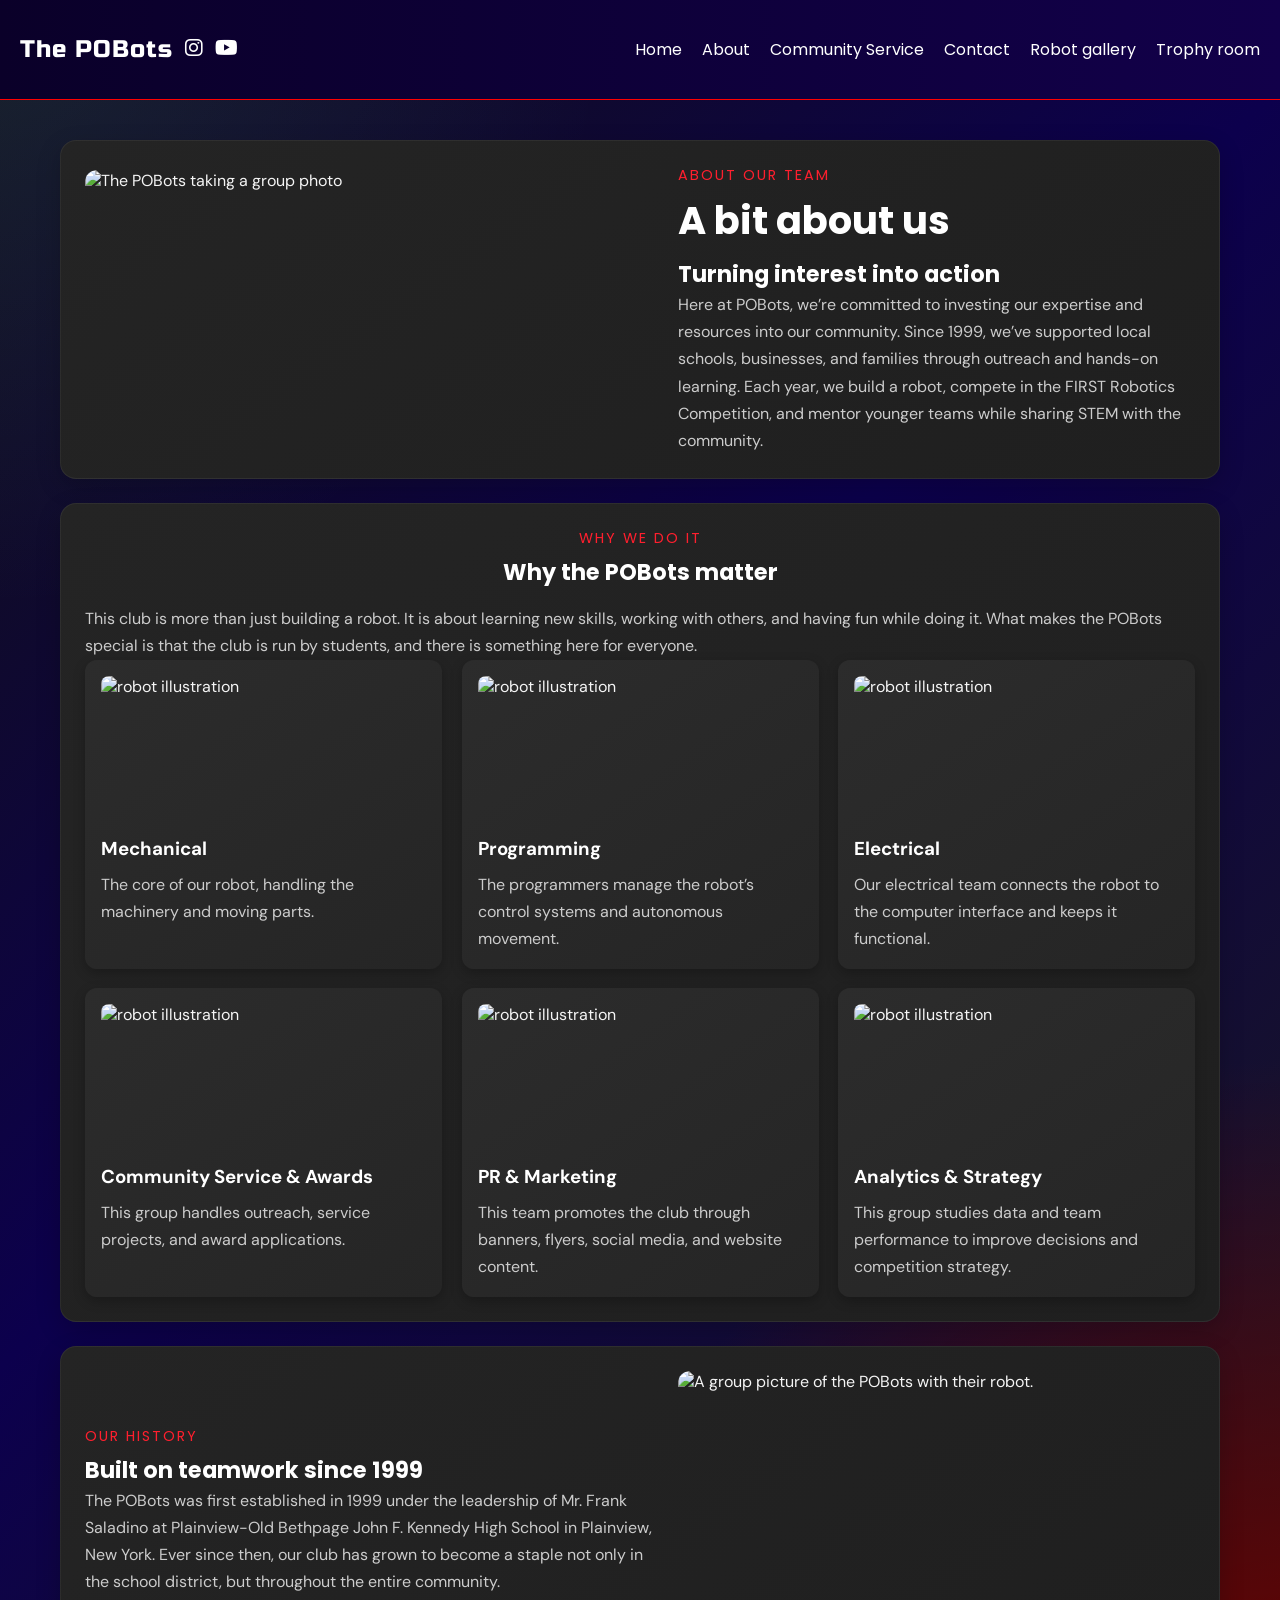
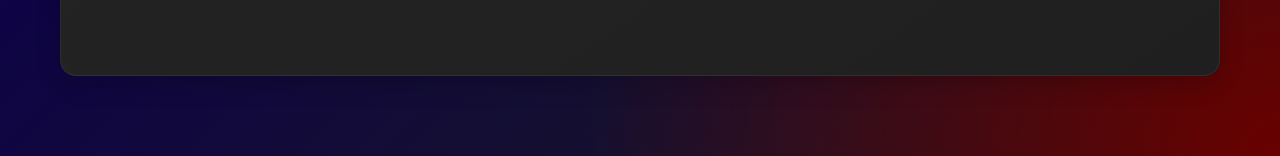
==== commit 51797f35: "Fade in animations, font alterations, and color scheme experimentation. placeholder images still nee" ====
--- a/about.html
+++ b/about.html
@@ -7,6 +7,9 @@
     <title>About | The POBots</title>
     <link rel="stylesheet" href="https://cdnjs.cloudflare.com/ajax/libs/font-awesome/6.5.0/css/all.min.css">
     <link rel="stylesheet" href="styles.css">
+    <link rel="preconnect" href="https://fonts.googleapis.com">
+    <link rel="preconnect" href="https://fonts.gstatic.com" crossorigin>
+    <link href="https://fonts.googleapis.com/css2?family=Poppins:wght@400;500;600;700&display=swap" rel="stylesheet">
     <link rel="stylesheet" href="https://fonts.googleapis.com/css2?family=Russo+One&display=swap">
     <link href="https://fonts.googleapis.com/css2?family=Russo+One&family=DM+Sans&display=swap" rel="stylesheet">
     <link href="https://fonts.googleapis.com/css2?family=Climate+Crisis:YEAR@1979&display=swap" rel="stylesheet">
--- a/styles.css
+++ b/styles.css
@@ -4,14 +4,22 @@
     box-sizing: border-box;
 }
 
+html {
+    scroll-behavior: smooth;
+}
+
 body {
-    background: #1a1a1a;
+    background:
+        radial-gradient(circle at top left, rgba(77, 159, 255, 0.12), transparent 28%),
+        radial-gradient(circle at bottom right, rgb(105, 0, 0), transparent 32%),
+        linear-gradient(135deg, #121212 0%, #0c004d 45%, #1b1b1b 100%);
     color: #f5f5f5;
     font-family: 'DM Sans', sans-serif;
     min-height: 100vh;
     display: flex;
     flex-direction: column;
     align-items: center;
+    overflow-x: hidden;
 }
 
 img {
@@ -25,12 +33,36 @@
     text-decoration: none;
 }
 
+@keyframes fadeUp {
+    from {
+        opacity: 0;
+        transform: translateY(20px);
+    }
+
+    to {
+        opacity: 1;
+        transform: translateY(0);
+    }
+}
+
+@keyframes floatIn {
+    from {
+        opacity: 0;
+        transform: translateY(16px) scale(0.98);
+    }
+
+    to {
+        opacity: 1;
+        transform: translateY(0) scale(1);
+    }
+}
+
 .navbar {
-    font-family: 'Russo One', sans-serif;
+    font-family: 'Poppins', sans-serif;
     display: flex;
     justify-content: space-between;
     align-items: center;
-    background: #0a0029;
+    background: linear-gradient(90deg, #0a0029 0%, #12004a 100%);
     color: #fff;
     padding: 0 20px;
     height: 100px;
@@ -38,6 +70,7 @@
     top: 0;
     z-index: 1000;
     width: 100%;
+    border-bottom: 1px solid rgb(255, 0, 0);
 }
 
 .brand-group {
@@ -69,6 +102,12 @@
 .navbar a {
     color: #fff;
     text-decoration: none;
+    transition: color 0.2s ease, transform 0.2s ease;
+}
+
+.navbar a:hover {
+    color: #ff1f2e;
+    transform: translateY(-2px);
 }
 
 .site-brand {
@@ -89,10 +128,12 @@
 }
 
 .page-section {
-    background: #222;
+    background: linear-gradient(145deg, #242424 0%, #1f1f1f 100%);
+    border: 1px solid rgba(255, 255, 255, 0.06);
     border-radius: 16px;
     padding: 24px;
     box-shadow: 0 8px 24px rgba(0, 0, 0, 0.2);
+    animation: fadeUp 0.7s ease both;
 }
 
 .page-header {
@@ -101,14 +142,14 @@
 }
 
 .page-title {
-    font-family: 'Russo One', sans-serif;
+    font-family: 'Poppins', sans-serif;
     font-size: clamp(2rem, 3vw, 2.8rem);
     color: #fff;
     margin: 0 0 8px;
 }
 
 .page-subtitle {
-    font-family: 'Russo One', sans-serif;
+    font-family: 'Poppins', sans-serif;
     font-size: 1.4rem;
     color: #fff;
     margin: 0;
@@ -126,7 +167,7 @@
 }
 
 .eyebrow {
-    font-family: 'Russo One', sans-serif;
+    font-family: 'Poppins', sans-serif;
     color: #ff1f2e;
     letter-spacing: 2px;
     text-transform: uppercase;
@@ -141,13 +182,23 @@
 }
 
 .card {
-    background: #2a2a2a;
+    background: linear-gradient(145deg, #2c2c2c 0%, #252525 100%);
     border-radius: 12px;
     padding: 16px;
     display: flex;
     flex-direction: column;
     gap: 10px;
     box-shadow: 0 4px 12px rgba(0, 0, 0, 0.25);
+    transition: transform 0.25s ease, box-shadow 0.25s ease;
+    animation: floatIn 0.8s ease both;
+}
+
+.card:hover,
+.resource-card:hover,
+.robot-card:hover,
+.service-card:hover {
+    transform: translateY(-6px);
+    box-shadow: 0 10px 24px rgba(0, 0, 0, 0.35);
 }
 
 .card img {
@@ -193,7 +244,7 @@
 
 
 .service-card .card-title {
-    font-family: 'Russo One', sans-serif;
+    font-family: 'Poppins', sans-serif;
     font-size: 1.1rem;
     color: #fff;
     margin-top: 10px;
@@ -208,8 +259,9 @@
 .resource-card {
     border-left: 4px solid #ff1f2e;
     padding: 16px 20px;
-    background: #2a2a2a;
+    background: linear-gradient(135deg, #2a2a2a 0%, #232323 100%);
     border-radius: 10px;
+    transition: transform 0.25s ease, box-shadow 0.25s ease;
 }
 
 .resource-card a {
@@ -250,11 +302,11 @@
 }
 
 .awards th {
-    background: #003F88;
+    background: linear-gradient(90deg, #003F88 0%, #0057b8 100%);
     color: #fff;
     padding: 12px;
     text-align: left;
-    font-family: 'Russo One', sans-serif;
+    font-family: 'Poppins', sans-serif;
 }
 
 .awards td {
@@ -263,7 +315,7 @@
 }
 
 .awards tr:hover {
-    background: #2a2a2a;
+    background: rgba(77, 159, 255, 0.12);
 }
 
 .contact-grid {
@@ -293,7 +345,7 @@
     padding: 10px 12px;
     border: 1px solid #444;
     border-radius: 8px;
-    background: #1f1f1f;
+    background: #171717;
     color: #fff;
 }
 
@@ -302,8 +354,8 @@
     padding: 10px 16px;
     border: none;
     border-radius: 8px;
-    background: #ff1f2e;
-    color: #fff;
+    background: linear-gradient(90deg, #330000 0%, #3d0000 100%);
+    color: #ffffff;
     font-weight: 600;
     cursor: pointer;
 }
@@ -334,6 +386,7 @@
     position: absolute;
     top: 200px;
     filter: drop-shadow(0 0 20px rgba(0, 0, 0, 0.8));
+    animation: floatIn 1s ease both;
 }
 
 .ACTION {
@@ -354,6 +407,7 @@
     position: absolute;
     top: 350px;
     filter: drop-shadow(20px 0 20px rgba(0, 0, 0, .9));
+    animation: floatIn 1.1s ease both;
 }
 
 .carousel {
@@ -397,6 +451,12 @@
     cursor: pointer;
     font-size: 24px;
     border-radius: 50%;
+    transition: transform 0.2s ease, background 0.2s ease;
+}
+
+.carousel-button:hover {
+    transform: translateY(-50%) scale(1.08);
+    background: rgba(255, 31, 46, 0.8);
 }
 
 .carousel-button.prev {
